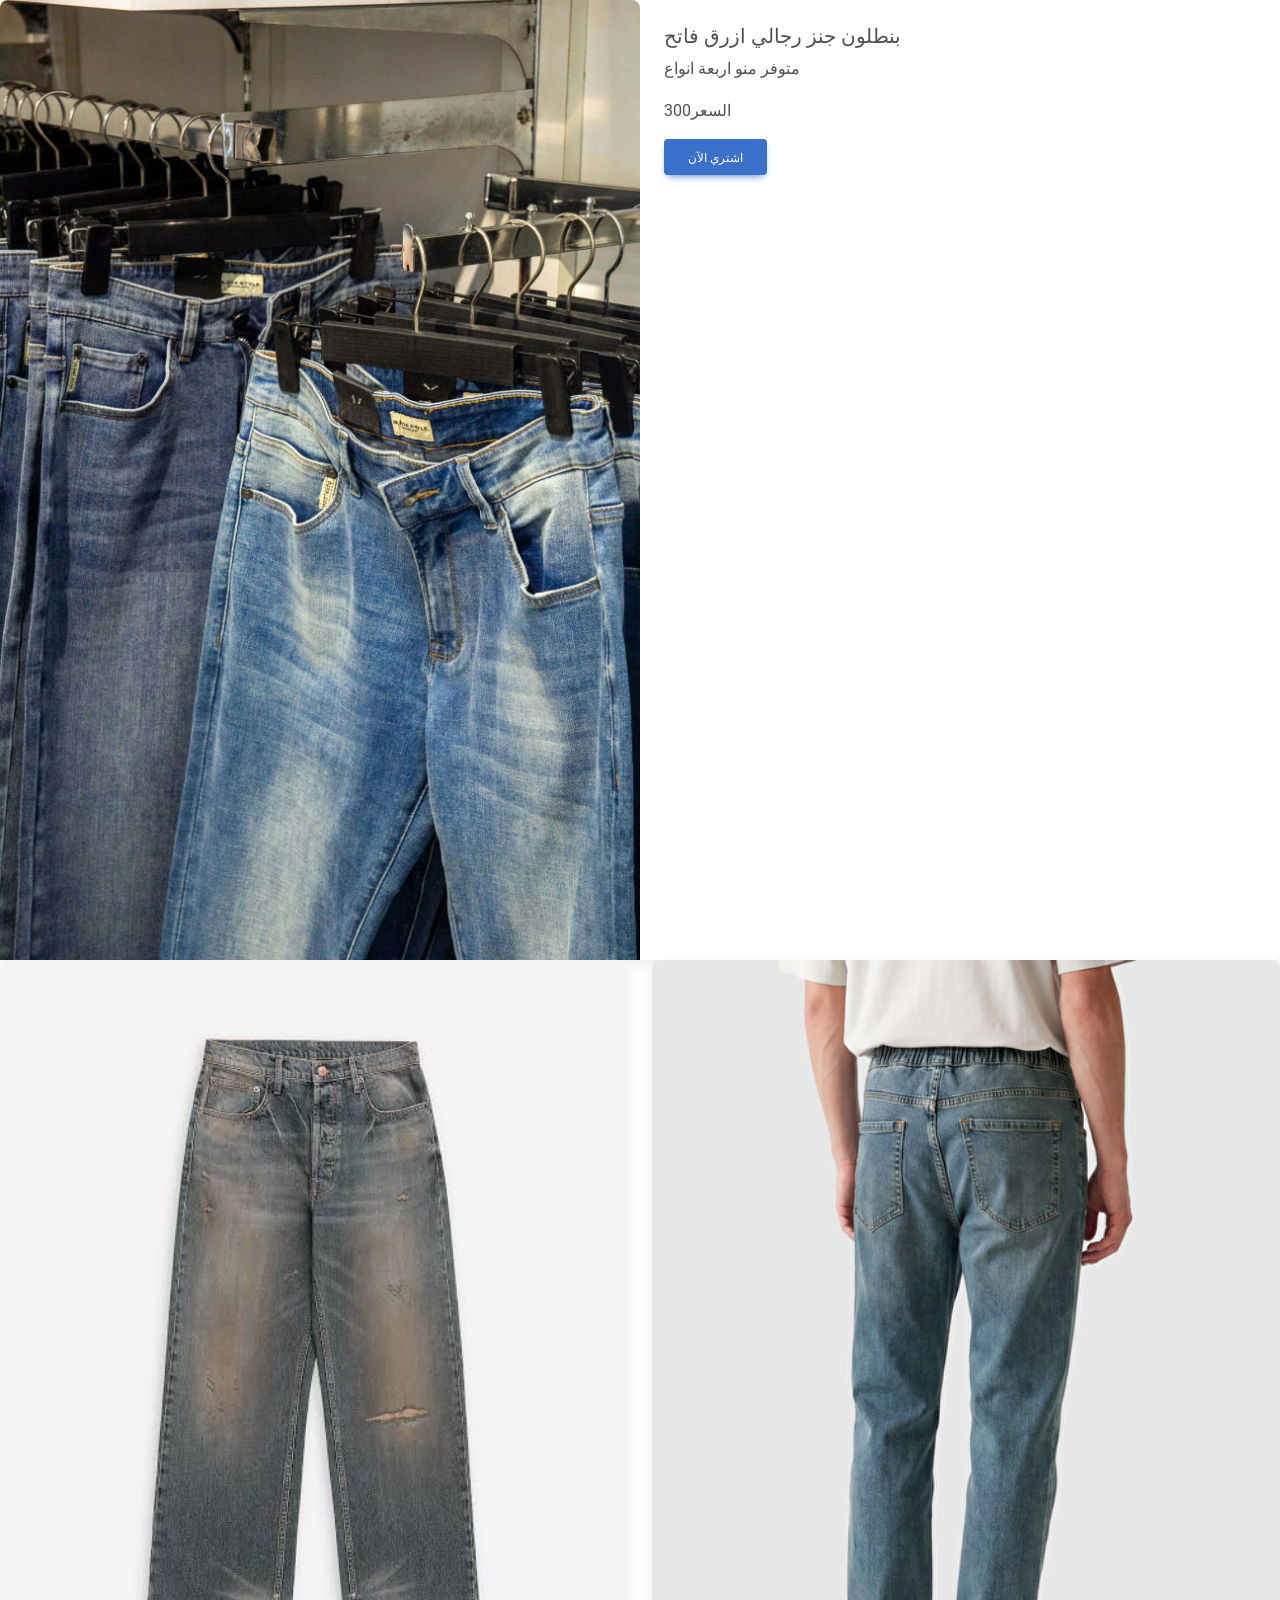
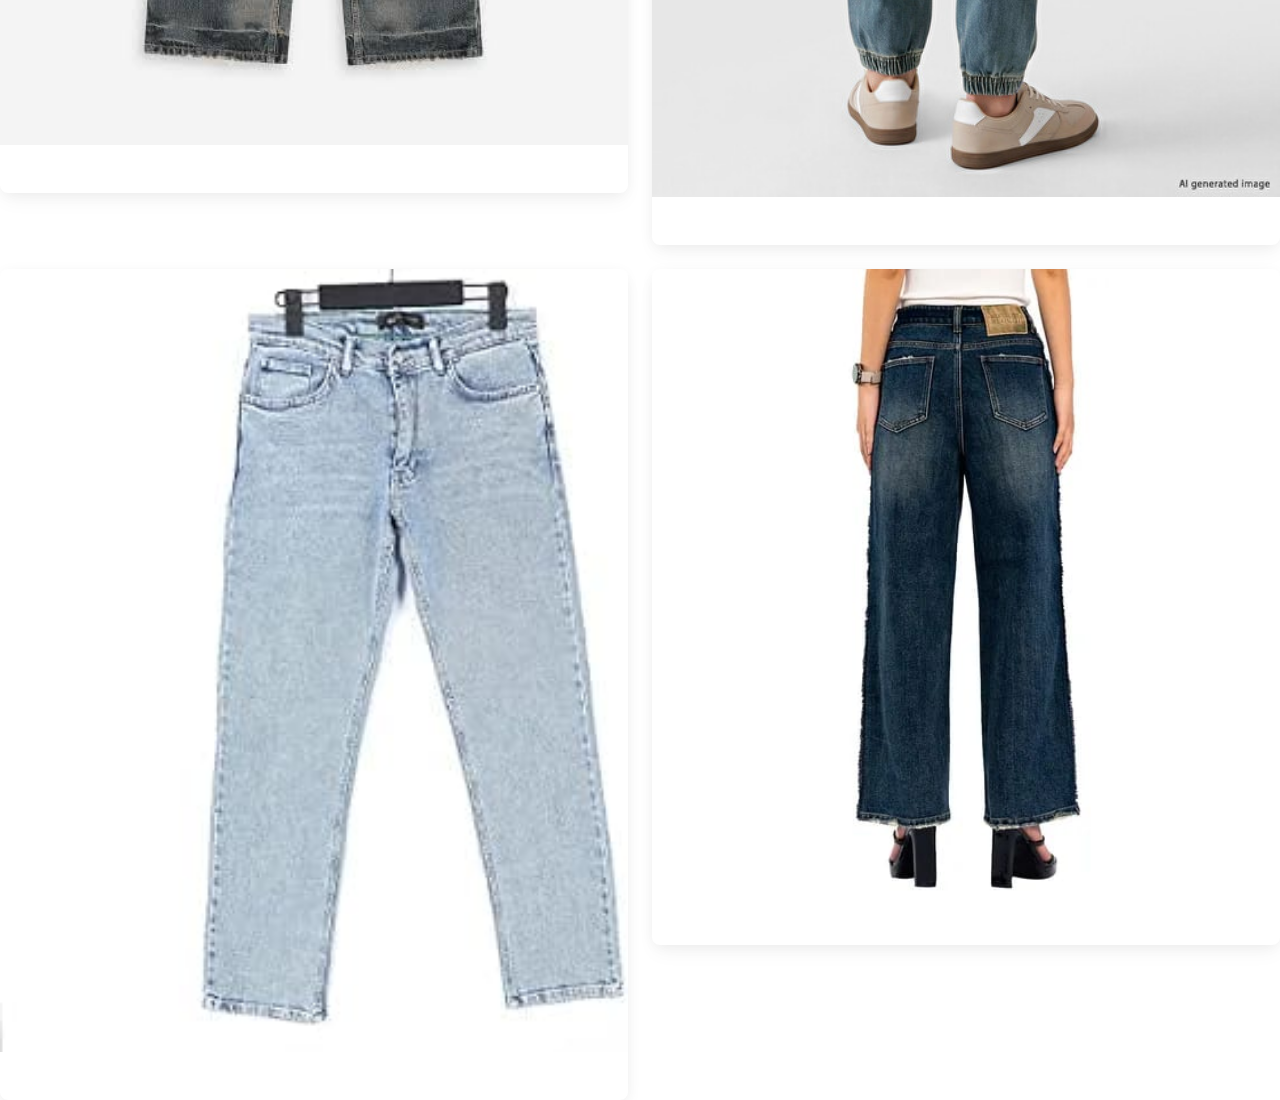
==== ALTFYL.HTML @ a41e952a "nyo brogkt" ====
<!DOCTYPE html>
<html lang="en">
  <head>
    <meta charset="UTF-8" />
    <meta name="viewport" content="width=device-width, initial-scale=1, shrink-to-fit=no" />
    <meta http-equiv="x-ua-compatible" content="ie=edge" />
    <title>احدث انوع التشرتات</title>

    <link rel="stylesheet" href=".//css/style.css">
    <!-- MDB icon -->
    <link rel="icon" href="img/mdb-favicon.ico" type="image/x-icon" />
    <!-- Font Awesome -->
    <link
      rel="stylesheet"
      href="https://cdnjs.cloudflare.com/ajax/libs/font-awesome/6.0.0/css/all.min.css"
    />
    <!-- Google Fonts Roboto -->

    <link
      rel="stylesheet"
      href="https://fonts.googleapis.com/css2?family=Roboto:wght@300;400;500;700;900&display=swap"
    />
    <!-- MDB -->
    <link rel="stylesheet" href="css/mdb.min.css" />
  </head>
  <body>





<!-- <div class="card d-flex  flex-row">
  <div class="bg-image hover-overlay" data-mdb-ripple-init data-mdb-ripple-color="light">
    <img src="./img/جنس.jpg" class="img-fluid" style="width: 50%;"/>
    <a href="#!">
      <div class="mask" style="background-color: hsla(0, 10%, 52%, 0.15);"></div>
    </a>
  </div>
  <div class="card-body">
    <h5 class="card-title">بنطلون جنز رجالي ازرق فاتح</h5>
    <p class="card-text"> متوفر منو اربع انواع</p>
    <p> السعر 300</p>
    <a href="#!" class="btn btn-primary" data-mdb-ripple-init>اشتري الان</a>
  </div>
</div> -->

<div class="card d-flex flex-row">

    <div class="bg-image hover-overlay" style="width: 50%;">
        <img src="./img/جنس.jpg" class="img-fluid">
    </div>

    <div class="card-body" style="width: 50%;">
        <h5 class="card-title">    بنطلون جنز رجالي ازرق فاتح</h5>
        <p class="card-text">متوفر منو اربعة انواع</p>
        <p> السعر300</p>
        <a href="./form.html" class="btn btn-primary">اشتري الآن</a>
    </div>

</div>


<div class="row row-cols-1 row-cols-md-2 g-4">
  <div class="col">
    <div class="card">
      <img src="./img/[جنس.jpeg" class="card-img-top" alt="Hollywood Sign on The Hill"/>
      <div class="card-body">
       
      </div>
    </div>
  </div>
  <div class="col">
    <div class="card">
      <img src="./img/جنس.jpeg" class="card-img-top" alt="Palm Springs Road"/>
      <div class="card-body">
        
      </div>
    </div>
  </div>
  <div class="col">
    <div class="card">
      <img src="./img/جنس (2).jpeg" class="card-img-top" alt="Los Angeles Skyscrapers"/>
      <div class="card-body">
       
      </div>
    </div>
  </div>
  <div class="col">
    <div class="card">
      <img src="./img/جنز.jpeg" class="card-img-top" alt="Skyscrapers"/>
      <div class="card-body">
        
        
        
      </div>
    </div>
  </div>
</div>
    
</body>
</html>
---- css/style.css ----
*{
    margin: 0;
    padding: 0;
    box-sizing: border-box;
}
.carousel-item img {
height: 600px;

}
/* .rrrrr >ttttt{
width: 50%;
height: 800px;
}
.rrrrr{
    display: flex;
    gap: 25%;
}  */
/* .rrrrr{
    display: flex;
    gap: 30%;


}
.ttttt >img{
width: 30%;
height: 600px;
}
.vvvvv{
    margin: 20px;
    padding:  20px;
} */


.qqqqq {
    display: flex;
    justify-content: center;
    align-items: center;
}



.nav-tabs .nav-link {
  position: relative;
  color: #8e8e8e;
}

.nav-tabs .nav-link.active {
  color: #000 !important;
}

/* خط أسود رفيع فوق التبويب النشط مشابه لإنستجرام */
.nav-tabs .nav-link.active::before {
  content: '';
  position: absolute;
  top: -1px;
  left: 0;
  right: 0;
  height: 1px;
  background-color: #000;
}
 .gggg{
    width: 100%;
   
} 
.sssss {
    color: aqua;
display: flex;
justify-content: center;
align-items: center;
}
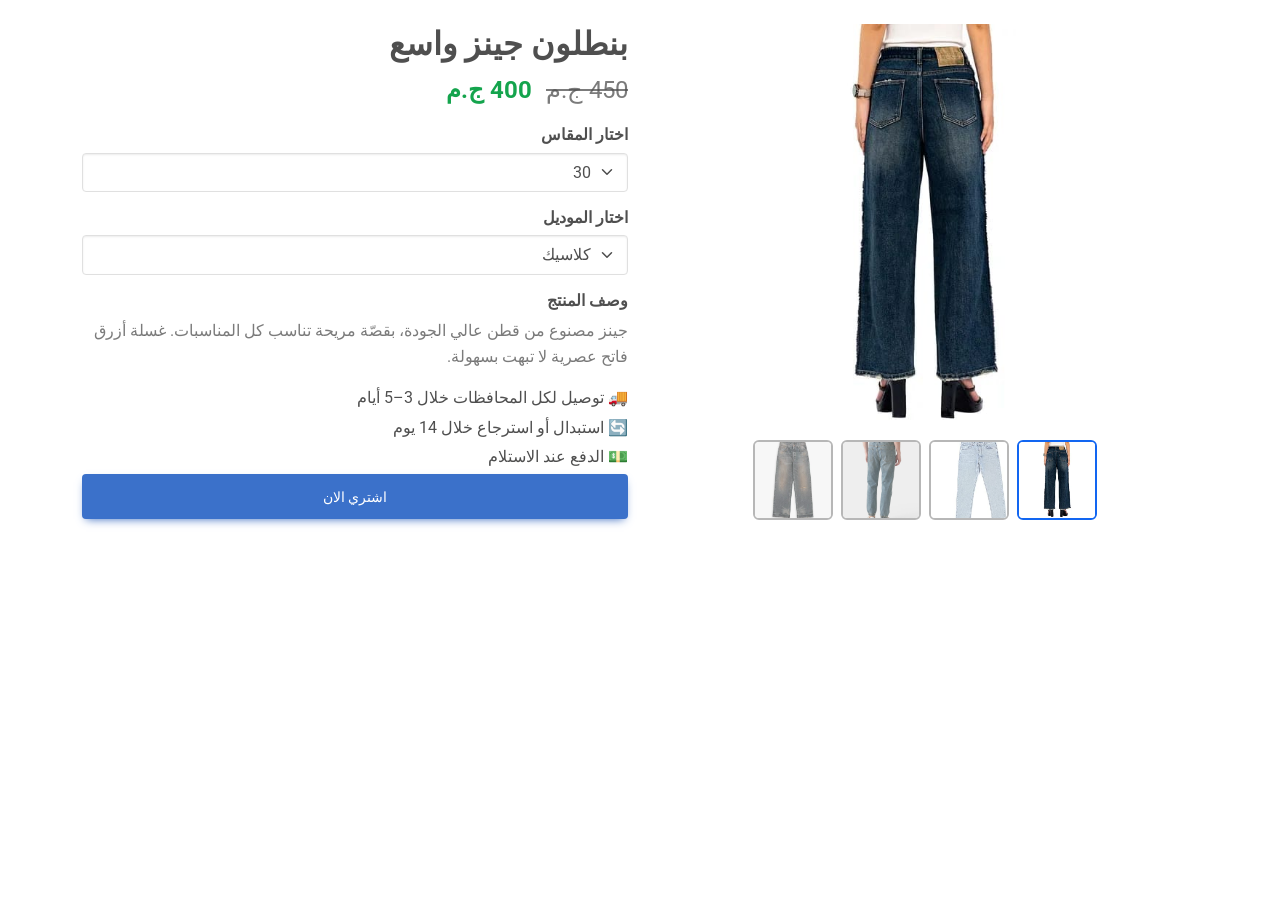
==== commit ac1c36c4: "brojkt" ====
--- a/ALTFYL.HTML
+++ b/ALTFYL.HTML
@@ -4,7 +4,7 @@
     <meta charset="UTF-8" />
     <meta name="viewport" content="width=device-width, initial-scale=1, shrink-to-fit=no" />
     <meta http-equiv="x-ua-compatible" content="ie=edge" />
-    <title>احدث انوع التشرتات</title>
+    <title>التفاصيل</title>
 
     <link rel="stylesheet" href=".//css/style.css">
     <!-- MDB icon -->
@@ -29,41 +29,264 @@
 
 
 
-<!-- <div class="card d-flex  flex-row">
-  <div class="bg-image hover-overlay" data-mdb-ripple-init data-mdb-ripple-color="light">
-    <img src="./img/جنس.jpg" class="img-fluid" style="width: 50%;"/>
-    <a href="#!">
-      <div class="mask" style="background-color: hsla(0, 10%, 52%, 0.15);"></div>
-    </a>
-  </div>
-  <div class="card-body">
-    <h5 class="card-title">بنطلون جنز رجالي ازرق فاتح</h5>
-    <p class="card-text"> متوفر منو اربع انواع</p>
-    <p> السعر 300</p>
-    <a href="#!" class="btn btn-primary" data-mdb-ripple-init>اشتري الان</a>
-  </div>
-</div> -->
-
-<div class="card d-flex flex-row">
+
+
+ 
+<div class="container mt-4" dir="rtl">
+  <div class="d-flex flex-column flex-md-row align-items-center gap-4">
+
+    <!-- الصور -->
+    <div class="w-100 text-center">
+      <img id="mainImg" src="./img/جنز.jpeg" alt="بنطلون جينز" class="img-fluid rounded mb-3">
+
+      <div class="d-flex justify-content-center gap-2">
+        <img src="./img/جنز.jpeg"        class="thumb active" alt="صورة 1">
+        <img src="./img/جنس%20(2).jpeg"  class="thumb" alt="صورة 2">
+        <img src="./img/جنس.jpeg"        class="thumb" alt="صورة 3">
+        <img src="/img/[جنس.jpeg" class="thumb" alt="صورة 4">
+      </div>
+    </div>
+
+
+
+
+
+
+
+
+
+
+<div class="w-100 text-end">
+
+  <!-- ⬇️ الاسم والسعر هنا -->
+  <h2 class="fw-bold">بنطلون جينز واسع</h2>
+  <div class="fs-4 mb-3">
+    <span class="text-muted text-decoration-line-through ms-2">450 ج.م</span>
+    <span class="fw-bold text-success">400 ج.م</span>
+  </div>
+
+
+    <!-- التفاصيل -->
+    <div class="w-100 text-end">
+      <h6 class="fw-bold">اختار المقاس</h6>
+      <select class="form-select mb-3">
+        <option>30</option><option>32</option><option>34</option>
+        <option>36</option><option>38</option><option>40</option>
+      </select>
+
+      <h6 class="fw-bold">اختار الموديل</h6>
+      <select class="form-select mb-3">
+        <option>كلاسيك</option><option>سليم فيت</option>
+        <option>ريلاكس</option><option>مقطّع</option>
+      </select>
+
+      <h6 class="fw-bold">وصف المنتج</h6>
+      <p class="text-muted">جينز مصنوع من قطن عالي الجودة، بقصّة مريحة تناسب كل المناسبات. غسلة أزرق فاتح عصرية لا تبهت بسهولة.</p>
+
+      <p class="mb-1">🚚 توصيل لكل المحافظات خلال 3–5 أيام</p>
+      <p class="mb-1">🔄 استبدال أو استرجاع خلال 14 يوم</p>
+      <p class="mb-1">💵 الدفع عند الاستلام</p>
+
+      <a href="./form.html" class="btn btn-primary btn-lg mt - 3 w-100">اشتري الان</a>
+    </div>
+
+  </div>
+</div>
+
+<style>
+  #mainImg {
+    width: 100%;
+    max-width: 400px;
+    aspect-ratio: 1 / 1;
+    object-fit: cover;
+  }
+
+  .thumb {
+    width: 80px;
+    aspect-ratio: 1 / 1;
+    flex-shrink: 0;
+    object-fit: cover;
+    border-radius: 6px;
+    border: 2px solid #999;
+    cursor: pointer;
+    opacity: 0.7;
+  }
+  .thumb.active,
+  .thumb:hover {
+    border-color: #1266f1;
+    opacity: 1;
+  }
+</style>
+<script>
+  const mainImg = document.getElementById("mainImg");
+  document.querySelectorAll(".thumb").forEach(t => {
+    t.addEventListener("click", () => {
+      mainImg.src = t.src;
+      document.querySelectorAll(".thumb").forEach(x => x.classList.remove("active"));
+      t.classList.add("active");
+    });
+  });
+</script>
+
+
+</body>
+</html>
+
+
+
+
+
+
+
+
+
+
+
+
+
+
+
+
+
+
+
+
+
+
+
+
+
+
+
+
+
+
+
+
+
+
+
+
+
+
+
+
+
+
+
+
+
+
+
+
+
+
+
+
+
+
+
+
+
+
+
+
+
+
+
+
+
+
+
+<!--- <!DOCTYPE html>
+<html lang="en">
+  <head>
+    <meta charset="UTF-8" />
+    <meta name="viewport" content="width=device-width, initial-scale=1, shrink-to-fit=no" />
+    <meta http-equiv="x-ua-compatible" content="ie=edge" />
+    <title>احدث انوع التشرتات</title>
+
+    <link rel="stylesheet" href=".//css/style.css">
+     MDB icon -->
+    <!-- <link rel="icon" href="img/mdb-favicon.ico" type="image/x-icon" />
+     Font Awesome -->
+    <!-- <link
+      rel="stylesheet"
+      href="https://cdnjs.cloudflare.com/ajax/libs/font-awesome/6.0.0/css/all.min.css"
+    /> -->
+    <!-- Google Fonts Roboto -->
+
+    <!-- <link
+      rel="stylesheet"
+      href="https://fonts.googleapis.com/css2?family=Roboto:wght@300;400;500;700;900&display=swap"
+    /> -->
+    <!-- MDB -->
+    <!-- <link rel="stylesheet" href="css/mdb.min.css" />
+  </head> 
+  <body> 
+ -->
+
+
+
+
+  
+
+
+
+
+
+
+
+
+
+
+
+
+   <!-- <div class="card d-flex flex-row "> 
 
     <div class="bg-image hover-overlay" style="width: 50%;">
-        <img src="./img/جنس.jpg" class="img-fluid">
-    </div>
-
-    <div class="card-body" style="width: 50%;">
-        <h5 class="card-title">    بنطلون جنز رجالي ازرق فاتح</h5>
+        <img src="./img/جنس.jpg" class="img-fluid" style="height: 600px;" width="100%">
+    </div>
+
+    <div class="card-body" style="width: 50%;" >
+        
+          <h3 class="card-title">   بنطلون جنز ازرق فاتح </h3>
         <p class="card-text">متوفر منو اربعة انواع</p>
         <p> السعر300</p>
         <a href="./form.html" class="btn btn-primary">اشتري الآن</a>
     </div>
 
-</div>
-
-
-<div class="row row-cols-1 row-cols-md-2 g-4">
+</div>  -->
+
+
+
+
+
+
+
+
+
+
+
+
+
+
+
+
+
+
+
+
+
+
+
+
+
+
+<!-- <div class="row row-cols-1 row-cols-md-2 g-4">
   <div class="col">
     <div class="card">
-      <img src="./img/[جنس.jpeg" class="card-img-top" alt="Hollywood Sign on The Hill"/>
+      <img src="./img/[جنس.jpeg" class="card-img-top" alt="Hollywood Sign on The Hill" style="width: 100%;" height="400px"/ >
       <div class="card-body">
        
       </div>
@@ -95,23 +318,20 @@
       </div>
     </div>
   </div>
-</div>
+</div> -->
     
-</body>
-</html>
-
-
-
-
-
-
-
-
-
-
-
-
-
-
-
-
+
+
+
+
+
+
+
+
+
+
+
+
+
+
+
--- a/css/style.css
+++ b/css/style.css
@@ -69,4 +69,8 @@
 align-items: center;
 }
 
+.bg-image >img{
+    object-fit: cover;
+}
 
+
--- a/css/style.css
+++ b/css/style.css
@@ -69,4 +69,8 @@
 align-items: center;
 }
 
+.bg-image >img{
+    object-fit: cover;
+}
 
+
